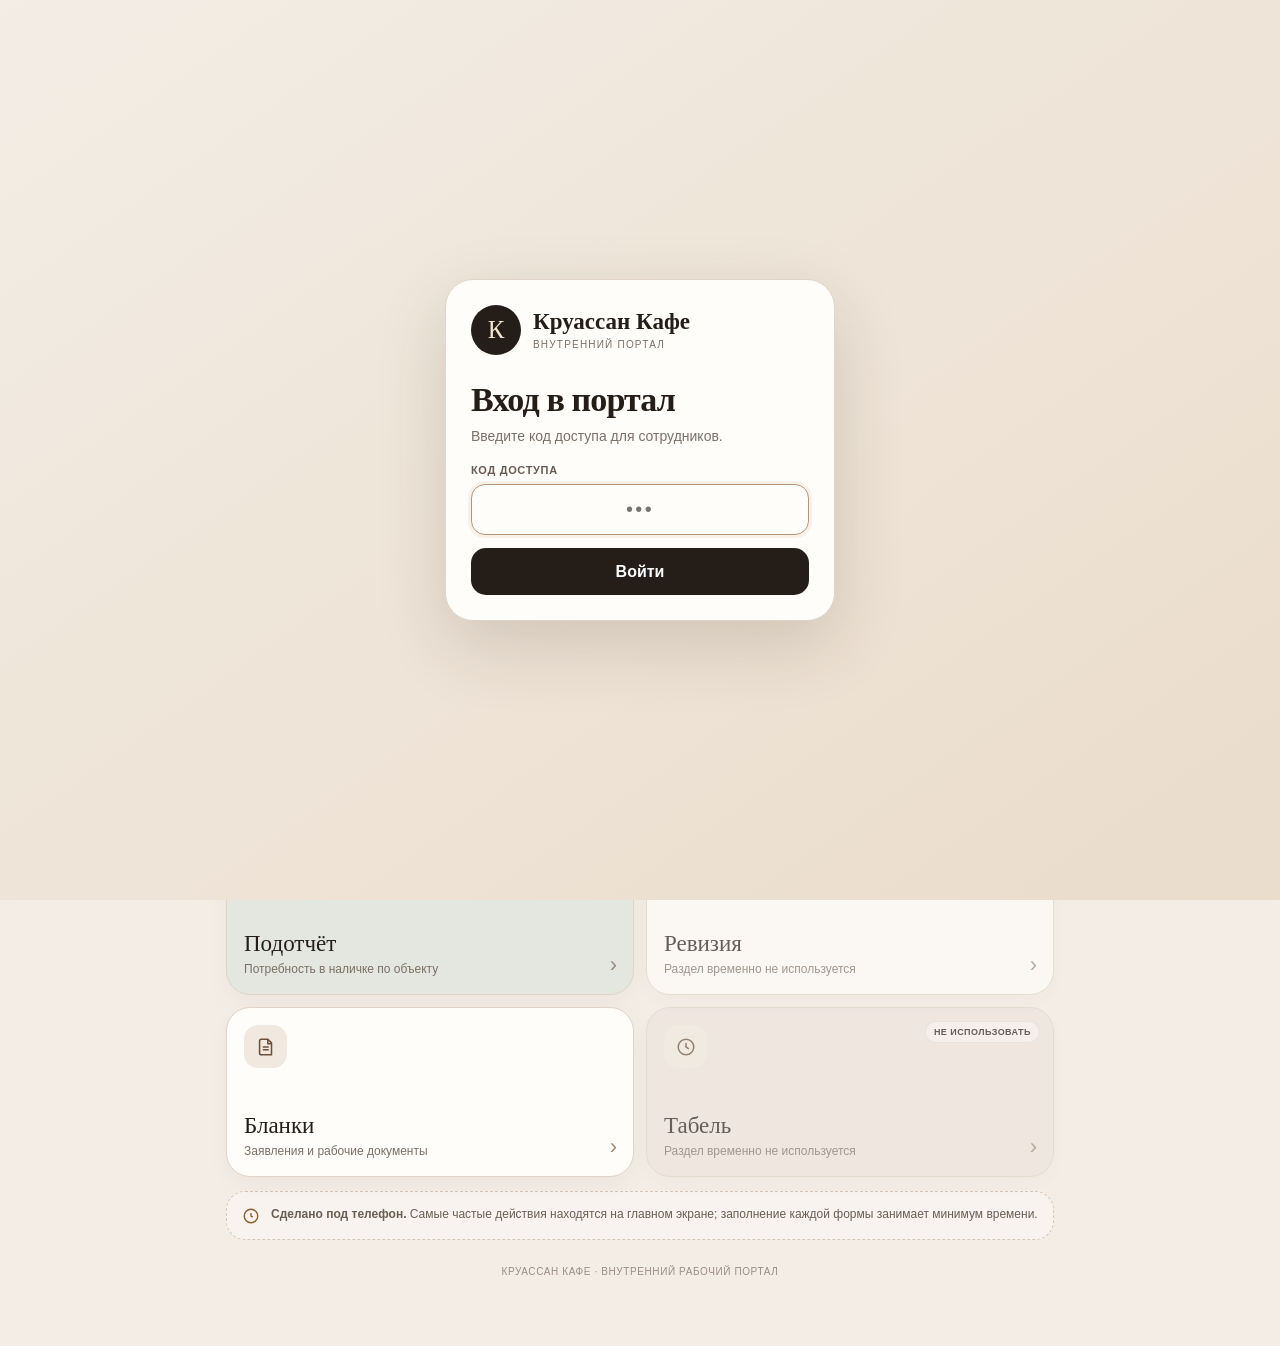
==== training.html @ 192fc847 "Fix training loading in iOS webviews" ====
<!doctype html><html lang="ru"><head><meta charset="utf-8"><meta name="viewport" content="width=device-width,initial-scale=1,viewport-fit=cover"><meta name="theme-color" content="#f5f1eb"><meta name="robots" content="noindex,nofollow"><title>База обучения — Круассан Кафе</title><style>
:root{--bg:#f5f1eb;--card:#fff;--ink:#28231f;--muted:#746e67;--line:#e3dcd4;--accent:#eb6728;--soft:#fff1e6;--shadow:0 10px 28px rgba(44,36,30,.08)}*{box-sizing:border-box}body{margin:0;background:linear-gradient(180deg,#faf7f3,#f1ece5);color:var(--ink);font-family:-apple-system,BlinkMacSystemFont,"Segoe UI",Arial,sans-serif;min-height:100vh}a{text-decoration:none;color:inherit}button,input{font:inherit}.wrap{max-width:1100px;margin:auto;padding:18px 16px 64px}.back{display:inline-flex;padding:11px 14px;background:#fff;border:1px solid var(--line);border-radius:14px;font-weight:800;box-shadow:var(--shadow);margin-bottom:16px}.hero{background:#28231f;color:#fff;border-radius:26px;padding:28px;box-shadow:0 18px 40px rgba(35,30,26,.16)}.hero b{display:block;color:#ffb485;font-size:12px;letter-spacing:.12em;text-transform:uppercase;margin-bottom:8px}.hero h1{margin:0 0 10px;font-size:clamp(30px,5vw,48px);line-height:1.03}.hero p{margin:0;max-width:820px;color:#e8dfd7;font-size:16px;line-height:1.55}.steps{display:flex;gap:8px;flex-wrap:wrap;margin-top:17px}.step{font-size:13px;font-weight:800;background:rgba(255,255,255,.1);padding:8px 10px;border-radius:999px}.loader{margin:18px 0;background:#fff;border:1px solid var(--line);border-radius:16px;padding:16px;box-shadow:var(--shadow)}.loader b{display:block;margin-bottom:5px}.loader span{color:var(--muted);font-size:14px}.search{width:100%;margin:18px 0 12px;border:1px solid var(--line);background:#fff;border-radius:16px;padding:15px 16px;outline:none;box-shadow:var(--shadow)}.tabs{display:flex;gap:8px;overflow:auto;padding:0 0 12px;scrollbar-width:none;scroll-snap-type:x proximity;overscroll-behavior-inline:contain}.tabs::-webkit-scrollbar{display:none}.tab{border:1px solid var(--line);background:#fff;color:var(--ink);-webkit-appearance:none;appearance:none;padding:11px 14px;border-radius:999px;font-weight:800;white-space:nowrap;cursor:pointer;scroll-snap-align:center}.tab.active{background:#28231f;color:#fff;border-color:#28231f}.rolehead{display:flex;justify-content:space-between;align-items:flex-end;gap:16px;margin:18px 0}.rolehead h2{margin:0;font-size:28px}.rolehead p{margin:6px 0 0;color:var(--muted)}.btn{border:0;border-radius:13px;padding:12px 14px;font-weight:800;cursor:pointer}.btn.orange{background:var(--accent);color:#fff}.btn.dark{background:#28231f;color:#fff}.section{margin:22px 0}.section h3{margin:0 0 10px;font-size:18px}.grid{display:grid;grid-template-columns:repeat(2,minmax(0,1fr));gap:11px}.card{background:#fff;border:1px solid var(--line);border-radius:17px;padding:15px;box-shadow:var(--shadow);display:flex;gap:12px;align-items:flex-start}.num{width:42px;height:42px;min-width:42px;border-radius:12px;background:var(--soft);display:grid;place-items:center;color:var(--accent);font-weight:900}.ct{min-width:0;flex:1}.title{font-weight:850;line-height:1.3}.meta{display:flex;gap:6px;flex-wrap:wrap;margin-top:7px}.badge{font-size:11px;font-weight:800;color:var(--muted);background:#f6f2ed;padding:5px 7px;border-radius:999px}.actions{display:flex;gap:8px;flex-wrap:wrap;margin-top:10px}.mini{border:1px solid transparent;background:#f3eee8;color:var(--ink);-webkit-appearance:none;appearance:none;border-radius:10px;padding:9px 11px;font-weight:800;font-size:13px;cursor:pointer}.mini.primary{background:#28231f;color:#fff}.mini.download{background:#fff3e8;color:#b94e17;border-color:#f0d3bd}.mini.answer{background:#f3eee8;color:#5e5047;border-color:#dfd5cc}.toc{display:flex;align-items:center;gap:7px;overflow:auto;margin:-2px 0 18px;padding:2px 0 4px;scrollbar-width:none}.toc::-webkit-scrollbar{display:none}.toc-label{font-size:11px;font-weight:900;color:var(--muted);text-transform:uppercase;letter-spacing:.06em;white-space:nowrap}.toc-chip{border:1px solid var(--line);background:#fff;color:var(--ink);-webkit-appearance:none;appearance:none;border-radius:999px;padding:8px 10px;font-size:12px;font-weight:800;white-space:nowrap;cursor:pointer}.test-zone{margin:30px 0 8px;padding-top:4px}.test-intro{background:linear-gradient(135deg,#302924,#211d1a);color:#fff;border-radius:20px;padding:20px;margin-bottom:12px}.test-kicker{display:block;color:#ffb485;text-transform:uppercase;letter-spacing:.1em;font-size:11px;font-weight:900;margin-bottom:6px}.test-intro h3{font-size:25px;margin:0 0 7px}.test-intro p{margin:0;color:#e7ded7;line-height:1.5;font-size:14px}.test-bundle{display:grid;grid-template-columns:1fr 1fr;gap:8px;margin-top:14px}.test-bundle .btn{min-height:46px}.test-grid{display:grid;grid-template-columns:repeat(2,minmax(0,1fr));gap:11px}.test-card{background:#fff;border:1px solid var(--line);border-radius:17px;padding:15px;box-shadow:var(--shadow);display:flex;gap:12px;align-items:flex-start}.test-index{width:42px;height:42px;min-width:42px;border-radius:12px;background:#fff1e6;display:grid;place-items:center;color:var(--accent);font-weight:900}.test-warning{display:inline-flex;margin-top:7px;font-size:10px;font-weight:900;color:#7b6252;background:#f4eee9;padding:5px 7px;border-radius:999px}.test-actions{display:grid;grid-template-columns:1fr 1fr;gap:8px;margin-top:10px}.test-actions .mini{min-height:42px}.empty{display:none;text-align:center;padding:28px;background:#fff;border:1px dashed var(--line);border-radius:16px;color:var(--muted)}.note{margin-top:24px;background:#fff;border:1px solid var(--line);border-radius:16px;padding:16px;color:var(--muted);line-height:1.55}.viewer{position:fixed;inset:0;background:#f6f2ed;z-index:20;display:none;overflow:auto}.viewer.on{display:block}.vbar{position:sticky;top:0;background:rgba(246,242,237,.96);backdrop-filter:blur(10px);border-bottom:1px solid var(--line);padding:10px 14px;display:flex;gap:8px;align-items:center;justify-content:space-between;z-index:2}.vbar .left{display:flex;gap:8px}.paper{max-width:900px;margin:22px auto 70px;background:#fff;border:1px solid var(--line);box-shadow:var(--shadow);padding:34px;border-radius:18px;line-height:1.5}.paper h1,.paper h2,.paper h3{line-height:1.2}.paper table{border-collapse:collapse;width:100%;font-size:14px}.paper td,.paper th{border:1px solid #bbb;padding:7px;vertical-align:top}.paper img.visual{display:block;max-width:100%;height:auto;margin:22px auto 0}.lesson-table-scroll{overflow:auto}.print-root{display:none}.status{font-size:13px;color:var(--muted)}
@media(max-width:720px){.wrap{padding:12px 12px 50px}.back{padding:10px 12px;margin-bottom:12px}.hero{padding:18px 16px;border-radius:21px}.hero h1{font-size:32px;margin-bottom:8px}.hero p{font-size:14px;line-height:1.45}.steps{display:grid;grid-template-columns:repeat(3,minmax(0,1fr));gap:6px;margin-top:13px}.step{font-size:11px;padding:7px 5px;text-align:center}.search{margin:14px 0 10px;padding:12px 14px;font-size:14px}.tabs{margin-right:-12px;padding-right:12px}.tab{padding:10px 13px;font-size:14px}.grid,.test-grid{grid-template-columns:1fr}.rolehead{align-items:flex-start;flex-direction:column;margin:14px 0 12px}.rolehead h2{font-size:30px}.rolehead p{font-size:14px;line-height:1.4}.rolehead .btn{width:100%;min-height:48px}.toc{margin:0 -12px 17px;padding:2px 12px 5px}.card,.test-card{padding:13px}.num,.test-index{width:40px;height:40px;min-width:40px}.title{font-size:16px}.actions .mini{flex:1;min-height:44px}.test-zone{margin-top:26px}.test-intro{padding:17px 15px;border-radius:18px}.test-intro h3{font-size:23px}.test-bundle{grid-template-columns:1fr}.test-actions{grid-template-columns:1fr 1fr}.paper{margin:0;background:#fff;border:0;border-radius:0;padding:20px 15px;box-shadow:none}.vbar{padding:9px}.status{display:none}}
@media print{body{background:#fff!important}.wrap,.viewer,.vbar{display:none!important}.print-root{display:block!important}.print-item{page-break-after:always;padding:0;margin:0;color:#000;font-family:Arial,sans-serif;font-size:11pt;line-height:1.4}.print-item:last-child{page-break-after:auto}.print-item h1,.print-item h2,.print-item h3{page-break-after:avoid}.print-item table{border-collapse:collapse;width:100%;font-size:9.5pt}.print-item td,.print-item th{border:1px solid #777;padding:5px;vertical-align:top}.print-item img{max-width:100%;max-height:250mm;width:auto;height:auto;object-fit:contain;display:block;margin:12px auto;break-inside:avoid;page-break-inside:avoid}.print-title{font-size:18pt;margin:0 0 14px;border-bottom:2px solid #222;padding-bottom:8px}.lesson-table-scroll{overflow:visible!important}}
</style><link rel="stylesheet" href="training-mobile-polish.css?v=1"></head><body><script>try{if(localStorage.getItem('kruassan_site_access_v1')!=='ok')location.replace('index.html')}catch(e){location.replace('index.html')}</script><div class="wrap"><a class="back" href="index.html">← На главную</a><section class="hero"><b>Для менеджеров кафе</b><h1>База обучения сотрудников</h1><p>Выберите должность и проходите материалы сверху вниз. Для каждого доступны быстрый просмотр и готовый PDF для печати.</p><div class="steps"><span class="step">1. Должность</span><span class="step">2. Материал</span><span class="step">3. PDF / печать</span></div></section><div id="loader" class="loader"><b>Загружаю базу обучения…</b><span>При первом открытии это может занять несколько секунд. Следующие открытия будут быстрее.</span></div><div id="app" hidden><input id="search" class="search" type="search" placeholder="Поиск: FIFO, маркировка, РТС…"><div id="tabs" class="tabs"></div><main id="content"></main><div id="empty" class="empty">По вашему запросу ничего не найдено.</div><div class="note"><b>Скачать материал:</b> кнопка «Скачать PDF» открывает готовый файл с исходной вёрсткой и изображениями. «Скачать весь комплект PDF» загружает один общий файл по выбранной должности. Просмотр на странице остаётся для быстрой проверки материала. Для повара внизу раздела добавлены тесты и отдельные ключи ответов для менеджера.</div></div></div><div id="viewer" class="viewer"><div class="vbar"><div class="left"><button class="btn dark" id="close">← Назад</button><button class="btn orange" id="printOne">Печать</button></div><div id="vstatus" class="status"></div></div><article id="paper" class="paper"></article></div><div id="printRoot" class="print-root"></div><script src="training-data-compat.js?v=1"></script><script src="training-pdf-map.js"></script><script>
const DATA_VERSION='2026-09-01-v5';
const CACHE_KEY='kruassan_training_'+DATA_VERSION;
const DATA_SHA256='6901ac6a055dbd765fd236f1c73d1827ef3b47fa7436894198d9dcd40c338de9';
const PARTS=['fix00a.txt','fix00b.txt','part01.txt','part02.txt','fix03a.txt','fix03b.txt','part04.txt','fix05a.txt','fix05b.txt','part06.txt','part07.txt','part08.txt','part09.txt','fix10a.txt','fix10b.txt','part11.txt','fix12a.txt','fix12b.txt','fix13a.txt','fix13b.txt','part14.txt','part15.txt'];

const FRIENDLY={'РТС Повар':'Маршрут стажировки повара (РТС)','РТС Пекаря':'Маршрут стажировки пекаря (РТС)','РТС 4 дня официант':'Маршрут стажировки официанта — 4 дня (РТС)','РТС Бар':'Маршрут стажировки бармена (РТС)','РТС СПЕЦЫ 4 дня':'Маршрут стажировки специалиста по активным продажам — 4 дня (РТС)','ДИ ПОВАР':'Должностная инструкция повара','СТАНДАРТ ВНЕШНЕГО ВИДА ПОВАРА':'Стандарт внешнего вида повара','Стандарт работы повара Внешний вид КК':'Внешний вид повара — стандарт КК','Стандарт работы официанта Упаковка продукции КК (2) (1) (2)':'Упаковка продукции — стандарт работы официанта','18.12.2025 процедура маркировки':'Процедура маркировки (18.12.2025)','ИНВЕНТАРЬ ПЕКАРЯ':'Инвентарь пекаря','ИНСТРУКЦИЯ ПО ОБРАБОТКЕ ЯИЦ С МОЮЩИМ СРЕДСТВОМ':'Обработка яиц с моющим средством','ИНСТРУКЦИЯ ПО САНИТАРНОЙ ОБРАБОТКЕ ОБОРУДОВАНИЯ':'Санитарная обработка оборудования','УБОРКА И САНИТАРНОЕ ОБСЛУЖИВАНИЕ ОБОРУДОВАНИЯ И ИНВЕНТАРЯ':'Уборка и санитарное обслуживание оборудования и инвентаря','РЕГЛАМЕНТ ПО СРОКАМ ХРАНЕНИЯ':'Регламент по срокам хранения','СТАНДАРТ ПРИГОТОВЛЕНИЯ ПОЛУФАБРИКАТОВ':'Стандарт приготовления полуфабрикатов','Цветовая маркировка ножей и досок Финал':'Цветовая маркировка ножей и досок'};
const TAB_LABELS={spec:'Активные продажи',common:'Общее'};
const TESTS=[{title:'Открытие ХЦ и ГЦ',questions:11,test:'1Tp7_CTSVNyL4AKl9Cb7og8hPYb3emAgb',answer:'1rhwmtoO5jD0XZsyTOAXHEVpwJGgc5zXy'},{title:'Приёмка сырья и полуфабрикатов',questions:10,test:'1_kWuthe-0onbiMpauuutKFyFzLi6x95o',answer:'1lvVUnY33Xoq7pi399YiriDqIPnyK7Zhq'},{title:'Метод ротации FIFO',questions:10,test:'1v7qamEqqqjyB7m8uW-04eRhc2Fu1Dpx4',answer:'1Cl6LDz4ocbj3OHVQvDdxNldmUAnzPfvf'},{title:'Правила товарного соседства',questions:10,test:'14SBmMRuqiL7zeggLLOobemwdIKuYS8Sd',answer:'1-M9naUoxD2cdJc-VK1Iswl1y_Bp6Z03p'},{title:'Закрытие ХЦ и ГЦ',questions:11,test:'1claIzfHPb7KNl7uOg4frm9QWoKC75W3N',answer:'1t2l6P5KKj1pHISJCMNLlPJnYziTYKb15'},{title:'Генеральная уборка кухни',questions:10,test:'1BJFtmqwWBKNy6liyHShWmogevQ7O76Ec',answer:'1HFYO8gJ4_gNIi5LKsnTcqTizWom1hiMT'}];
const TEST_BUNDLES={tests:'1BjPNoeKCgysT8EnnjgYPMtxDTLak8Rhg',answers:'1nIh10ax_hFZmZjO20j5qV-trQud6QF28'};
function downloadDrive(id){if(id)window.open(pdfUrl(id),'_blank','noopener')}
function nice(x){return FRIENDLY[x.title]||x.title.replace(/_/g,' ').replace(/\s+/g,' ').trim()}
function kind(x){const t=nice(x).toLowerCase();if(t.includes('маршрут стажировки')||t.includes('ртс'))return 'Маршрут стажировки';if(t.includes('памят'))return 'Памятка';if(t.includes('инструкц'))return 'Инструкция';if(t.includes('стандарт'))return 'Стандарт';if(t.includes('регламент'))return 'Регламент';if(t.includes('правил'))return 'Правила';return x.visual&&!x.html?'Наглядная памятка':'Материал'}
async function inflate(b64){const bin=Uint8Array.from(atob(b64),c=>c.charCodeAt(0));if(!('DecompressionStream'in window))throw new Error('Браузер не поддерживает распаковку базы');const ds=new DecompressionStream('gzip');return await new Response(new Blob([bin]).stream().pipeThrough(ds)).text()}
function applyData(text){const prefix='window.MANAGER_TRAINING=';if(!text.startsWith(prefix))throw new Error('Неверный формат базы');const raw=text.slice(prefix.length).replace(/;\s*$/,'');window.MANAGER_TRAINING=JSON.parse(raw)}
async function sha256(text){const buf=await crypto.subtle.digest('SHA-256',new TextEncoder().encode(text));return [...new Uint8Array(buf)].map(b=>b.toString(16).padStart(2,'0')).join('')}
async function loadTrainingData(){if(window.MANAGER_TRAINING)return 'compat';let b64='';try{b64=localStorage.getItem(CACHE_KEY)||'';if(b64&&b64.length===312372&&(await sha256(b64))===DATA_SHA256){applyData(await inflate(b64));return 'cache'}localStorage.removeItem(CACHE_KEY)}catch(e){try{localStorage.removeItem(CACHE_KEY)}catch(_){}}const rows=await Promise.all(PARTS.map(n=>fetch('training-data/'+n,{cache:'force-cache'}).then(r=>{if(!r.ok)throw new Error('Не удалось загрузить '+n);return r.text()})));b64=rows.join('').replace(/\s+/g,'');if(b64.length!==312372)throw new Error('Неполная база: '+b64.length);if((await sha256(b64))!==DATA_SHA256)throw new Error('Контрольная сумма базы не совпадает');applyData(await inflate(b64));try{localStorage.setItem(CACHE_KEY,b64)}catch(e){}return 'network'}
loadTrainingData().then(source=>{const D=window.MANAGER_TRAINING;if(!D||!Array.isArray(D.lessons)||!Array.isArray(D.programs))throw new Error('Неверный формат базы');const used=new Set(D.programs.flatMap(p=>p.sections.flatMap(s=>s.items)));D.lessons=D.lessons.filter(x=>used.has(x.id));const L=Object.fromEntries(D.lessons.map(x=>[x.id,x]));let active=D.programs[0].id,current=null;const tabs=document.getElementById('tabs'),content=document.getElementById('content'),search=document.getElementById('search'),empty=document.getElementById('empty'),viewer=document.getElementById('viewer'),paper=document.getElementById('paper'),printRoot=document.getElementById('printRoot'),vstatus=document.getElementById('vstatus');document.getElementById('loader').hidden=true;document.getElementById('app').hidden=false;
function lessonHtml(id,forPrint=false){const x=L[id],title=nice(x);return `<${forPrint?'section':'div'} class="${forPrint?'print-item':''}"><h1 class="${forPrint?'print-title':''}">${title}</h1>${x.html||''}${x.visual?`<img class="visual" src="${x.visual}" alt="${title}">`:''}</${forPrint?'section':'div'}>`}
function uniqueRoleIds(p){const a=[];p.sections.forEach(s=>s.items.forEach(id=>{if(L[id]&&!a.includes(id))a.push(id)}));return a}
function drawTabs(){tabs.innerHTML=D.programs.map(p=>`<button class="tab ${p.id===active?'active':''}" data-id="${p.id}">${TAB_LABELS[p.id]||p.title}</button>`).join('');tabs.querySelectorAll('button').forEach(b=>b.onclick=()=>{active=b.dataset.id;search.value='';render()});requestAnimationFrame(()=>tabs.querySelector('.active')?.scrollIntoView({behavior:'smooth',block:'nearest',inline:'center'}))}
function openLesson(id){current=id;paper.innerHTML=lessonHtml(id);vstatus.textContent=nice(L[id]);viewer.classList.add('on');viewer.scrollTop=0;history.pushState({lesson:id},'',location.href.split('#')[0]+'#material')}
function testZone(q){if(active!=='povar')return '';const items=TESTS.filter(t=>!q||t.title.toLowerCase().includes(q));if(!items.length)return '';return `<section class="test-zone"><div class="test-intro"><span class="test-kicker">После прохождения материалов</span><h3>Проверка знаний</h3><p>Распечатайте тест сотруднику после обучения. Ключи ответов предназначены только менеджеру для проверки.</p>${!q?`<div class="test-bundle"><button class="btn orange" data-test-bundle>Все тесты одним PDF</button><button class="btn" data-answer-bundle style="background:#f3eee8;color:#28231f">Все ответы для менеджера</button></div>`:''}</div><div class="test-grid">${items.map((t,i)=>`<article class="test-card"><div class="test-index">Т${i+1}</div><div class="ct"><div class="title">${t.title}</div><div class="meta"><span class="badge">${t.questions} вопросов</span></div><span class="test-warning">Ответы не выдавать сотруднику</span><div class="test-actions"><button class="mini primary" data-test-pdf="${t.test}">Скачать тест</button><button class="mini answer" data-answer-pdf="${t.answer}">Ответы менеджеру</button></div></div></article>`).join('')}</div></section>`}
function render(){drawTabs();const p=D.programs.find(x=>x.id===active),q=search.value.trim().toLowerCase(),ordered=uniqueRoleIds(p),pos=Object.fromEntries(ordered.map((id,i)=>[id,i+1]));let found=0,sections='',tocItems=[];p.sections.forEach((s,si)=>{const ids=s.items.filter(id=>L[id]&&(!q||(nice(L[id])+' '+(L[id].html||'')).toLowerCase().includes(q)));if(!ids.length)return;found+=ids.length;const sid=`sec-${p.id}-${si}`;tocItems.push([sid,s.title]);sections+=`<section class="section" id="${sid}"><h3>${s.title}</h3><div class="grid">${ids.map(id=>{const x=L[id];return `<article class="card"><div class="num">${String(pos[id]).padStart(2,'0')}</div><div class="ct"><div class="title">${nice(x)}</div><div class="meta"><span class="badge">${kind(x)}</span>${x.visual?'<span class="badge">Есть наглядный лист</span>':''}</div><div class="actions"><button class="mini primary" data-open="${encodeURIComponent(id)}">Открыть</button><button class="mini download" data-download="${encodeURIComponent(id)}">Скачать PDF</button></div></div></article>`}).join('')}</div></section>`});const tests=testZone(q);if(tests)found+=1;const toc=!q&&tocItems.length>3?`<div class="toc"><span class="toc-label">К разделу</span>${tocItems.map(([id,title])=>`<button class="toc-chip" data-jump="${id}">${title}</button>`).join('')}</div>`:'';content.innerHTML=`<div class="rolehead"><div><h2>${p.title}</h2><p>${ordered.length} материалов · проходите сверху вниз по номерам</p></div><button class="btn orange" id="downloadRole">Скачать весь комплект PDF</button></div>${toc}${sections}${tests}`;content.querySelectorAll('[data-open]').forEach(b=>b.onclick=()=>openLesson(decodeURIComponent(b.dataset.open)));content.querySelectorAll('[data-download]').forEach(b=>b.onclick=()=>downloadPdf(decodeURIComponent(b.dataset.download)));content.querySelectorAll('[data-jump]').forEach(b=>b.onclick=()=>document.getElementById(b.dataset.jump)?.scrollIntoView({behavior:'smooth',block:'start'}));content.querySelectorAll('[data-test-pdf]').forEach(b=>b.onclick=()=>downloadDrive(b.dataset.testPdf));content.querySelectorAll('[data-answer-pdf]').forEach(b=>b.onclick=()=>downloadDrive(b.dataset.answerPdf));const tb=content.querySelector('[data-test-bundle]'),ab=content.querySelector('[data-answer-bundle]');if(tb)tb.onclick=()=>downloadDrive(TEST_BUNDLES.tests);if(ab)ab.onclick=()=>downloadDrive(TEST_BUNDLES.answers);document.getElementById('downloadRole').onclick=()=>downloadRolePdf(p.id);empty.style.display=found?'none':'block'}
async function printIds(ids){printRoot.innerHTML=ids.map(id=>lessonHtml(id,true)).join('');const imgs=[...printRoot.querySelectorAll('img')];await Promise.all(imgs.map(img=>img.complete?Promise.resolve():new Promise(resolve=>{img.onload=resolve;img.onerror=resolve})));window.print()}
document.getElementById('close').onclick=()=>{viewer.classList.remove('on');current=null;if(location.hash)history.back()};document.getElementById('printOne').onclick=()=>current&&printIds([current]);window.addEventListener('popstate',()=>{if(viewer.classList.contains('on')){viewer.classList.remove('on');current=null}});search.addEventListener('input',render);render();console.info('Training data:',source,D.lessons.length,'unique materials')}).catch(err=>{const l=document.getElementById('loader');l.innerHTML='<b>Не удалось загрузить базу обучения</b><span>Обновите страницу. Если ошибка повторяется — сообщите администратору сайта.</span>';console.error(err)});
</script><script src="training-mobile-polish.js?v=1"></script></body></html>
---- training-mobile-polish.css ----
/* Final mobile polish for manager training */
@media(max-width:720px){
  .wrap{padding-top:10px}
  .back{font-size:14px;padding:9px 12px;margin-bottom:10px}
  .hero{padding:16px 16px 15px;border-radius:20px}
  .hero b{font-size:10px;margin-bottom:6px}
  .hero h1{font-size:29px;line-height:1.02;margin-bottom:7px}
  .hero p{font-size:13px;line-height:1.38}
  .steps{display:flex;gap:5px;margin-top:11px;flex-wrap:wrap}
  .step{font-size:10.5px;padding:6px 8px;text-align:left}
  .search{margin:12px 0 9px;padding:11px 13px;min-height:45px;border-radius:14px}
  .tabs{gap:7px;margin-right:-12px;padding:0 12px 10px 0;scroll-padding-left:0}
  .tab{padding:9px 12px;font-size:13px;min-height:42px}
  .rolehead{margin:11px 0 12px;gap:10px}
  .rolehead h2{font-size:28px;line-height:1.05}
  .rolehead p{font-size:13px;margin-top:5px}
  .rolehead .btn{min-height:46px;border-radius:12px;font-size:14px}
  .toc{margin:-1px -12px 15px;padding:2px 12px 5px;gap:6px}
  .toc-label{font-size:10px}
  .toc-chip{padding:7px 9px;font-size:11px}
  .section{margin:19px 0}
  .section h3{font-size:20px;margin-bottom:9px}
  .card{border-radius:16px;padding:12px;gap:10px}
  .num{width:38px;height:38px;min-width:38px;font-size:15px}
  .title{font-size:15.5px;line-height:1.25}
  .badge{font-size:10px;padding:4px 6px}
  .actions{gap:7px;margin-top:9px}
  .actions .mini{min-height:42px;font-size:12.5px;padding:9px 8px}
  .mini.download{background:#fff3e8;color:#a94314;border:1px solid #efc5a7;box-shadow:inset 0 0 0 1px rgba(235,103,40,.04)}
  .note{font-size:12px;padding:13px;margin-top:18px}
}
@media(max-width:380px){
  .hero h1{font-size:27px}
  .hero p{font-size:12.5px}
  .step{font-size:10px;padding:6px 7px}
  .actions{display:grid;grid-template-columns:1fr 1fr}
}
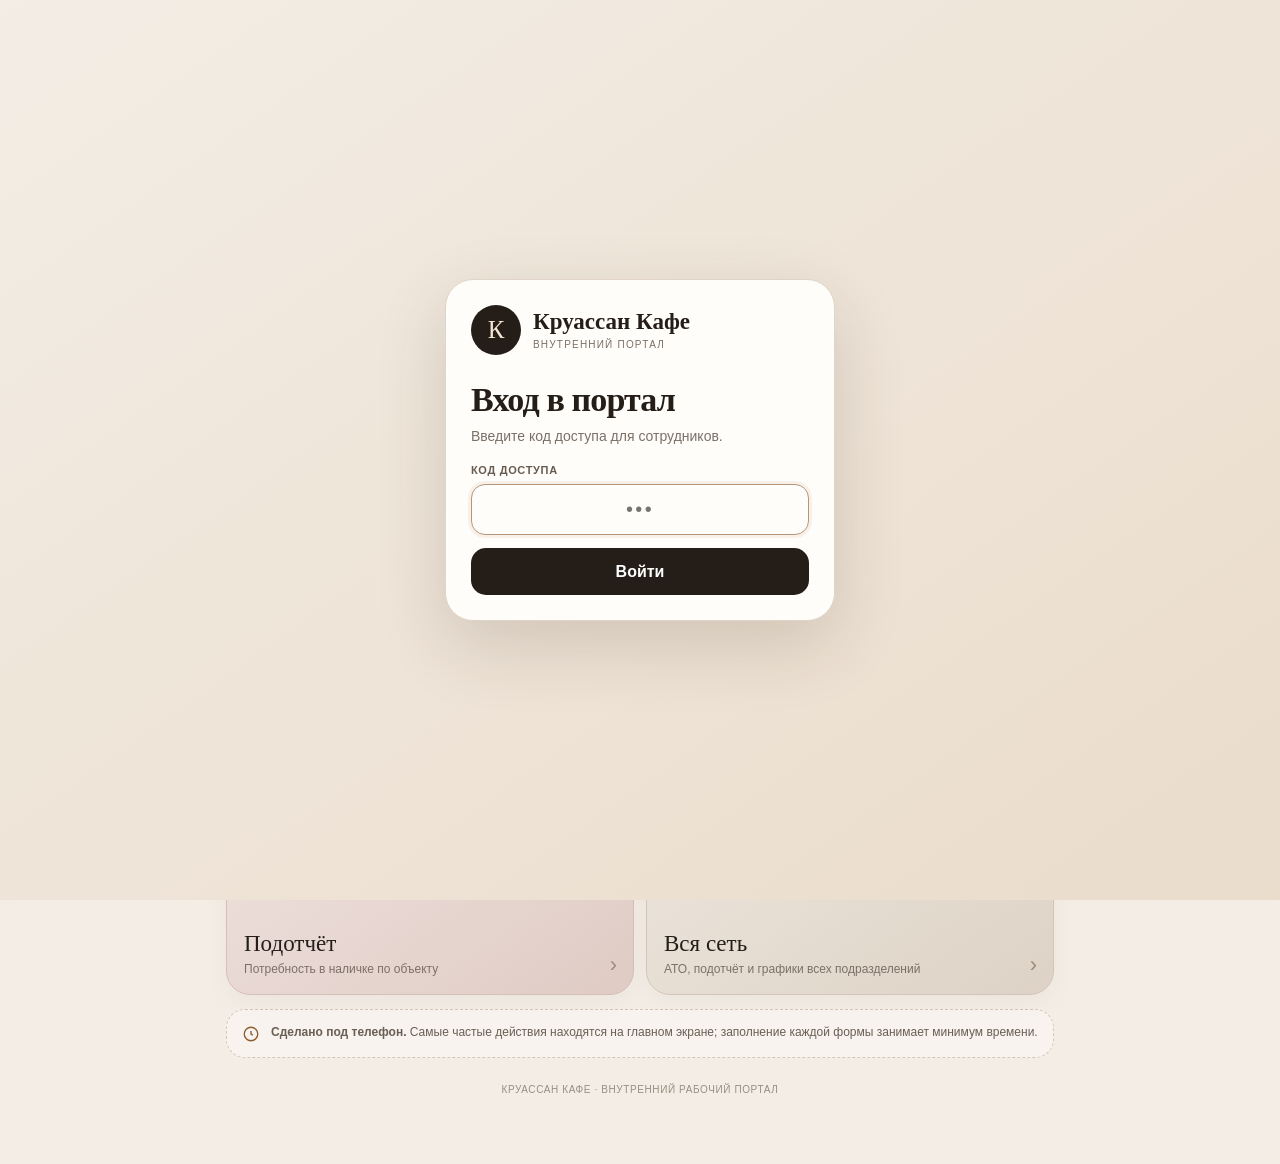
==== commit 9d45726f: "Put common training first" ====
--- a/training.html
+++ b/training.html
@@ -1,31 +1,168 @@
-<!doctype html><html lang="ru"><head><meta charset="utf-8"><meta name="viewport" content="width=device-width,initial-scale=1,viewport-fit=cover"><meta name="theme-color" content="#f5f1eb"><meta name="robots" content="noindex,nofollow"><title>База обучения — Круассан Кафе</title><style>
-:root{--bg:#f5f1eb;--card:#fff;--ink:#28231f;--muted:#746e67;--line:#e3dcd4;--accent:#eb6728;--soft:#fff1e6;--shadow:0 10px 28px rgba(44,36,30,.08)}*{box-sizing:border-box}body{margin:0;background:linear-gradient(180deg,#faf7f3,#f1ece5);color:var(--ink);font-family:-apple-system,BlinkMacSystemFont,"Segoe UI",Arial,sans-serif;min-height:100vh}a{text-decoration:none;color:inherit}button,input{font:inherit}.wrap{max-width:1100px;margin:auto;padding:18px 16px 64px}.back{display:inline-flex;padding:11px 14px;background:#fff;border:1px solid var(--line);border-radius:14px;font-weight:800;box-shadow:var(--shadow);margin-bottom:16px}.hero{background:#28231f;color:#fff;border-radius:26px;padding:28px;box-shadow:0 18px 40px rgba(35,30,26,.16)}.hero b{display:block;color:#ffb485;font-size:12px;letter-spacing:.12em;text-transform:uppercase;margin-bottom:8px}.hero h1{margin:0 0 10px;font-size:clamp(30px,5vw,48px);line-height:1.03}.hero p{margin:0;max-width:820px;color:#e8dfd7;font-size:16px;line-height:1.55}.steps{display:flex;gap:8px;flex-wrap:wrap;margin-top:17px}.step{font-size:13px;font-weight:800;background:rgba(255,255,255,.1);padding:8px 10px;border-radius:999px}.loader{margin:18px 0;background:#fff;border:1px solid var(--line);border-radius:16px;padding:16px;box-shadow:var(--shadow)}.loader b{display:block;margin-bottom:5px}.loader span{color:var(--muted);font-size:14px}.search{width:100%;margin:18px 0 12px;border:1px solid var(--line);background:#fff;border-radius:16px;padding:15px 16px;outline:none;box-shadow:var(--shadow)}.tabs{display:flex;gap:8px;overflow:auto;padding:0 0 12px;scrollbar-width:none;scroll-snap-type:x proximity;overscroll-behavior-inline:contain}.tabs::-webkit-scrollbar{display:none}.tab{border:1px solid var(--line);background:#fff;color:var(--ink);-webkit-appearance:none;appearance:none;padding:11px 14px;border-radius:999px;font-weight:800;white-space:nowrap;cursor:pointer;scroll-snap-align:center}.tab.active{background:#28231f;color:#fff;border-color:#28231f}.rolehead{display:flex;justify-content:space-between;align-items:flex-end;gap:16px;margin:18px 0}.rolehead h2{margin:0;font-size:28px}.rolehead p{margin:6px 0 0;color:var(--muted)}.btn{border:0;border-radius:13px;padding:12px 14px;font-weight:800;cursor:pointer}.btn.orange{background:var(--accent);color:#fff}.btn.dark{background:#28231f;color:#fff}.section{margin:22px 0}.section h3{margin:0 0 10px;font-size:18px}.grid{display:grid;grid-template-columns:repeat(2,minmax(0,1fr));gap:11px}.card{background:#fff;border:1px solid var(--line);border-radius:17px;padding:15px;box-shadow:var(--shadow);display:flex;gap:12px;align-items:flex-start}.num{width:42px;height:42px;min-width:42px;border-radius:12px;background:var(--soft);display:grid;place-items:center;color:var(--accent);font-weight:900}.ct{min-width:0;flex:1}.title{font-weight:850;line-height:1.3}.meta{display:flex;gap:6px;flex-wrap:wrap;margin-top:7px}.badge{font-size:11px;font-weight:800;color:var(--muted);background:#f6f2ed;padding:5px 7px;border-radius:999px}.actions{display:flex;gap:8px;flex-wrap:wrap;margin-top:10px}.mini{border:1px solid transparent;background:#f3eee8;color:var(--ink);-webkit-appearance:none;appearance:none;border-radius:10px;padding:9px 11px;font-weight:800;font-size:13px;cursor:pointer}.mini.primary{background:#28231f;color:#fff}.mini.download{background:#fff3e8;color:#b94e17;border-color:#f0d3bd}.mini.answer{background:#f3eee8;color:#5e5047;border-color:#dfd5cc}.toc{display:flex;align-items:center;gap:7px;overflow:auto;margin:-2px 0 18px;padding:2px 0 4px;scrollbar-width:none}.toc::-webkit-scrollbar{display:none}.toc-label{font-size:11px;font-weight:900;color:var(--muted);text-transform:uppercase;letter-spacing:.06em;white-space:nowrap}.toc-chip{border:1px solid var(--line);background:#fff;color:var(--ink);-webkit-appearance:none;appearance:none;border-radius:999px;padding:8px 10px;font-size:12px;font-weight:800;white-space:nowrap;cursor:pointer}.test-zone{margin:30px 0 8px;padding-top:4px}.test-intro{background:linear-gradient(135deg,#302924,#211d1a);color:#fff;border-radius:20px;padding:20px;margin-bottom:12px}.test-kicker{display:block;color:#ffb485;text-transform:uppercase;letter-spacing:.1em;font-size:11px;font-weight:900;margin-bottom:6px}.test-intro h3{font-size:25px;margin:0 0 7px}.test-intro p{margin:0;color:#e7ded7;line-height:1.5;font-size:14px}.test-bundle{display:grid;grid-template-columns:1fr 1fr;gap:8px;margin-top:14px}.test-bundle .btn{min-height:46px}.test-grid{display:grid;grid-template-columns:repeat(2,minmax(0,1fr));gap:11px}.test-card{background:#fff;border:1px solid var(--line);border-radius:17px;padding:15px;box-shadow:var(--shadow);display:flex;gap:12px;align-items:flex-start}.test-index{width:42px;height:42px;min-width:42px;border-radius:12px;background:#fff1e6;display:grid;place-items:center;color:var(--accent);font-weight:900}.test-warning{display:inline-flex;margin-top:7px;font-size:10px;font-weight:900;color:#7b6252;background:#f4eee9;padding:5px 7px;border-radius:999px}.test-actions{display:grid;grid-template-columns:1fr 1fr;gap:8px;margin-top:10px}.test-actions .mini{min-height:42px}.empty{display:none;text-align:center;padding:28px;background:#fff;border:1px dashed var(--line);border-radius:16px;color:var(--muted)}.note{margin-top:24px;background:#fff;border:1px solid var(--line);border-radius:16px;padding:16px;color:var(--muted);line-height:1.55}.viewer{position:fixed;inset:0;background:#f6f2ed;z-index:20;display:none;overflow:auto}.viewer.on{display:block}.vbar{position:sticky;top:0;background:rgba(246,242,237,.96);backdrop-filter:blur(10px);border-bottom:1px solid var(--line);padding:10px 14px;display:flex;gap:8px;align-items:center;justify-content:space-between;z-index:2}.vbar .left{display:flex;gap:8px}.paper{max-width:900px;margin:22px auto 70px;background:#fff;border:1px solid var(--line);box-shadow:var(--shadow);padding:34px;border-radius:18px;line-height:1.5}.paper h1,.paper h2,.paper h3{line-height:1.2}.paper table{border-collapse:collapse;width:100%;font-size:14px}.paper td,.paper th{border:1px solid #bbb;padding:7px;vertical-align:top}.paper img.visual{display:block;max-width:100%;height:auto;margin:22px auto 0}.lesson-table-scroll{overflow:auto}.print-root{display:none}.status{font-size:13px;color:var(--muted)}
-@media(max-width:720px){.wrap{padding:12px 12px 50px}.back{padding:10px 12px;margin-bottom:12px}.hero{padding:18px 16px;border-radius:21px}.hero h1{font-size:32px;margin-bottom:8px}.hero p{font-size:14px;line-height:1.45}.steps{display:grid;grid-template-columns:repeat(3,minmax(0,1fr));gap:6px;margin-top:13px}.step{font-size:11px;padding:7px 5px;text-align:center}.search{margin:14px 0 10px;padding:12px 14px;font-size:14px}.tabs{margin-right:-12px;padding-right:12px}.tab{padding:10px 13px;font-size:14px}.grid,.test-grid{grid-template-columns:1fr}.rolehead{align-items:flex-start;flex-direction:column;margin:14px 0 12px}.rolehead h2{font-size:30px}.rolehead p{font-size:14px;line-height:1.4}.rolehead .btn{width:100%;min-height:48px}.toc{margin:0 -12px 17px;padding:2px 12px 5px}.card,.test-card{padding:13px}.num,.test-index{width:40px;height:40px;min-width:40px}.title{font-size:16px}.actions .mini{flex:1;min-height:44px}.test-zone{margin-top:26px}.test-intro{padding:17px 15px;border-radius:18px}.test-intro h3{font-size:23px}.test-bundle{grid-template-columns:1fr}.test-actions{grid-template-columns:1fr 1fr}.paper{margin:0;background:#fff;border:0;border-radius:0;padding:20px 15px;box-shadow:none}.vbar{padding:9px}.status{display:none}}
-@media print{body{background:#fff!important}.wrap,.viewer,.vbar{display:none!important}.print-root{display:block!important}.print-item{page-break-after:always;padding:0;margin:0;color:#000;font-family:Arial,sans-serif;font-size:11pt;line-height:1.4}.print-item:last-child{page-break-after:auto}.print-item h1,.print-item h2,.print-item h3{page-break-after:avoid}.print-item table{border-collapse:collapse;width:100%;font-size:9.5pt}.print-item td,.print-item th{border:1px solid #777;padding:5px;vertical-align:top}.print-item img{max-width:100%;max-height:250mm;width:auto;height:auto;object-fit:contain;display:block;margin:12px auto;break-inside:avoid;page-break-inside:avoid}.print-title{font-size:18pt;margin:0 0 14px;border-bottom:2px solid #222;padding-bottom:8px}.lesson-table-scroll{overflow:visible!important}}
-</style><link rel="stylesheet" href="training-mobile-polish.css?v=1"></head><body><script>try{if(localStorage.getItem('kruassan_site_access_v1')!=='ok')location.replace('index.html')}catch(e){location.replace('index.html')}</script><div class="wrap"><a class="back" href="index.html">← На главную</a><section class="hero"><b>Для менеджеров кафе</b><h1>База обучения сотрудников</h1><p>Выберите должность и проходите материалы сверху вниз. Для каждого доступны быстрый просмотр и готовый PDF для печати.</p><div class="steps"><span class="step">1. Должность</span><span class="step">2. Материал</span><span class="step">3. PDF / печать</span></div></section><div id="loader" class="loader"><b>Загружаю базу обучения…</b><span>При первом открытии это может занять несколько секунд. Следующие открытия будут быстрее.</span></div><div id="app" hidden><input id="search" class="search" type="search" placeholder="Поиск: FIFO, маркировка, РТС…"><div id="tabs" class="tabs"></div><main id="content"></main><div id="empty" class="empty">По вашему запросу ничего не найдено.</div><div class="note"><b>Скачать материал:</b> кнопка «Скачать PDF» открывает готовый файл с исходной вёрсткой и изображениями. «Скачать весь комплект PDF» загружает один общий файл по выбранной должности. Просмотр на странице остаётся для быстрой проверки материала. Для повара внизу раздела добавлены тесты и отдельные ключи ответов для менеджера.</div></div></div><div id="viewer" class="viewer"><div class="vbar"><div class="left"><button class="btn dark" id="close">← Назад</button><button class="btn orange" id="printOne">Печать</button></div><div id="vstatus" class="status"></div></div><article id="paper" class="paper"></article></div><div id="printRoot" class="print-root"></div><script src="training-data-compat.js?v=1"></script><script src="training-pdf-map.js"></script><script>
-const DATA_VERSION='2026-09-01-v5';
-const CACHE_KEY='kruassan_training_'+DATA_VERSION;
-const DATA_SHA256='6901ac6a055dbd765fd236f1c73d1827ef3b47fa7436894198d9dcd40c338de9';
-const PARTS=['fix00a.txt','fix00b.txt','part01.txt','part02.txt','fix03a.txt','fix03b.txt','part04.txt','fix05a.txt','fix05b.txt','part06.txt','part07.txt','part08.txt','part09.txt','fix10a.txt','fix10b.txt','part11.txt','fix12a.txt','fix12b.txt','fix13a.txt','fix13b.txt','part14.txt','part15.txt'];
+<!doctype html>
+<html lang="ru">
+<head>
+<meta charset="utf-8">
+<meta name="viewport" content="width=device-width,initial-scale=1,viewport-fit=cover">
+<meta name="theme-color" content="#f5f1eb">
+<meta name="robots" content="noindex,nofollow">
+<title>База обучения — Круассан Кафе</title>
+<style>
+:root{--bg:#f5f1eb;--card:#fff;--ink:#28231f;--muted:#746e67;--line:#e3dcd4;--accent:#eb6728;--soft:#fff1e6;--share:#eaf4ff;--shadow:0 10px 28px rgba(44,36,30,.08)}
+*{box-sizing:border-box}html,body{margin:0;min-height:100%;background:linear-gradient(180deg,#faf7f3,#f1ece5);color:var(--ink);font-family:-apple-system,BlinkMacSystemFont,"Segoe UI",Arial,sans-serif}
+button,input{font:inherit}button{touch-action:manipulation}a{text-decoration:none;color:inherit}.wrap{max-width:1100px;margin:auto;padding:14px 14px 60px}
+.back{display:inline-flex;padding:11px 14px;background:#fff;border:1px solid var(--line);border-radius:14px;font-weight:850;box-shadow:var(--shadow);margin-bottom:14px}
+.hero{background:#28231f;color:#fff;border-radius:24px;padding:22px;box-shadow:0 18px 40px rgba(35,30,26,.15)}
+.kicker{display:block;color:#ffb485;font-size:12px;font-weight:900;letter-spacing:.13em;text-transform:uppercase;margin-bottom:8px}
+.hero h1{margin:0 0 10px;font-size:clamp(32px,6vw,50px);line-height:1.03}.hero p{margin:0;color:#e8dfd7;font-size:16px;line-height:1.5;max-width:820px}
+.steps{display:flex;gap:8px;flex-wrap:wrap;margin-top:15px}.step{font-size:13px;font-weight:850;background:rgba(255,255,255,.1);padding:8px 11px;border-radius:999px}
+.search{width:100%;margin:16px 0 11px;border:1px solid var(--line);background:#fff;border-radius:16px;padding:13px 15px;outline:none;box-shadow:var(--shadow)}
+.tabs{display:flex;gap:8px;overflow:auto;padding:0 0 12px;scrollbar-width:none}.tabs::-webkit-scrollbar{display:none}
+.tab{border:1px solid var(--line);background:#fff;color:var(--ink);padding:10px 14px;border-radius:999px;font-weight:850;white-space:nowrap;cursor:pointer}.tab.active{background:#28231f;color:#fff;border-color:#28231f}
+.rolehead{display:flex;justify-content:space-between;align-items:flex-end;gap:14px;margin:15px 0}.rolehead h2{margin:0;font-size:30px}.rolehead p{margin:5px 0 0;color:var(--muted)}
+.roleactions{display:flex;gap:8px;flex-wrap:wrap}.btn{border:0;border-radius:13px;padding:12px 14px;font-weight:850;cursor:pointer}.btn.orange{background:var(--accent);color:#fff}.btn.dark{background:#28231f;color:#fff}.btn.share{background:var(--share);color:#1261a0}.btn.light{background:#fff;border:1px solid var(--line)}
+.section{margin:20px 0}.section h3{margin:0 0 10px;font-size:20px}
+.grid{display:grid;grid-template-columns:repeat(2,minmax(0,1fr));gap:11px}.card{background:#fff;border:1px solid var(--line);border-radius:17px;padding:14px;box-shadow:var(--shadow);display:flex;gap:12px;align-items:flex-start}
+.num{width:42px;height:42px;min-width:42px;border-radius:12px;background:var(--soft);display:grid;place-items:center;color:var(--accent);font-weight:900}
+.ct{min-width:0;flex:1}.title{font-weight:850;line-height:1.28}.meta{font-size:11px;font-weight:800;color:var(--muted);margin-top:6px}
+.actions{display:grid;grid-template-columns:repeat(3,minmax(0,1fr));gap:7px;margin-top:11px}.mini{border:0;border-radius:10px;padding:10px 7px;font-weight:850;font-size:13px;cursor:pointer}
+.mini.open{background:#28231f;color:#fff}.mini.print{background:#fff1e6;color:#a94414}.mini.share{background:var(--share);color:#1261a0}
+.empty{display:none;text-align:center;padding:24px;background:#fff;border:1px dashed var(--line);border-radius:16px;color:var(--muted)}
+.viewer{position:fixed;inset:0;z-index:50;background:#f5f1eb;display:none;overflow:auto;-webkit-overflow-scrolling:touch}.viewer.on{display:block}
+.vbar{position:sticky;top:0;z-index:3;display:flex;gap:8px;align-items:center;justify-content:space-between;padding:10px 12px;background:rgba(245,241,235,.96);backdrop-filter:blur(12px);border-bottom:1px solid var(--line)}
+.vleft{display:flex;gap:8px;flex-wrap:wrap}.paper{max-width:900px;margin:20px auto 70px;background:#fff;border:1px solid var(--line);border-radius:18px;box-shadow:var(--shadow);padding:30px;line-height:1.5}
+.paper h1,.paper h2,.paper h3{line-height:1.2}.paper table{border-collapse:collapse;width:100%;font-size:14px}.paper td,.paper th{border:1px solid #aaa;padding:7px;vertical-align:top}.paper img.visual{display:block;max-width:100%;height:auto;margin:20px auto 0}.lesson-table-scroll{overflow:auto}.previewload{padding:35px 18px;text-align:center;color:var(--muted);font-weight:750}.status{font-size:13px;color:var(--muted)}
+@media(max-width:720px){.wrap{padding:12px 12px 48px}.hero{padding:18px 16px;border-radius:21px}.hero h1{font-size:34px}.hero p{font-size:14px}.steps{display:grid;grid-template-columns:repeat(3,minmax(0,1fr));gap:6px;margin-top:13px}.step{font-size:11px;padding:7px 5px;text-align:center}.search{margin:13px 0 10px;padding:12px 14px}.tabs{margin-right:-12px;padding-right:12px}.tab{font-size:14px;padding:10px 13px}.rolehead{align-items:flex-start;flex-direction:column;margin:13px 0}.roleactions{width:100%;display:grid;grid-template-columns:1fr 1fr}.roleactions .btn:first-child{grid-column:1/-1}.grid{grid-template-columns:1fr}.card{padding:13px}.actions{grid-template-columns:repeat(3,minmax(0,1fr))}.mini{min-height:44px;font-size:12px}.paper{margin:0;border:0;border-radius:0;box-shadow:none;padding:18px 14px 60px}.status{display:none}}
+@media(max-width:380px){.actions{grid-template-columns:1fr 1fr}.mini.share{grid-column:1/-1}}
+@media print{body{background:#fff}.wrap,.vbar{display:none!important}.viewer{display:block!important;position:static;overflow:visible;background:#fff}.paper{margin:0;max-width:none;border:0;box-shadow:none;border-radius:0;padding:0}.paper img{max-width:100%;height:auto}.lesson-table-scroll{overflow:visible}}
+</style>
+</head>
+<body>
+<script>try{if(localStorage.getItem('kruassan_site_access_v1')!=='ok')location.replace('index.html')}catch(e){location.replace('index.html')}</script>
 
-const FRIENDLY={'РТС Повар':'Маршрут стажировки повара (РТС)','РТС Пекаря':'Маршрут стажировки пекаря (РТС)','РТС 4 дня официант':'Маршрут стажировки официанта — 4 дня (РТС)','РТС Бар':'Маршрут стажировки бармена (РТС)','РТС СПЕЦЫ 4 дня':'Маршрут стажировки специалиста по активным продажам — 4 дня (РТС)','ДИ ПОВАР':'Должностная инструкция повара','СТАНДАРТ ВНЕШНЕГО ВИДА ПОВАРА':'Стандарт внешнего вида повара','Стандарт работы повара Внешний вид КК':'Внешний вид повара — стандарт КК','Стандарт работы официанта Упаковка продукции КК (2) (1) (2)':'Упаковка продукции — стандарт работы официанта','18.12.2025 процедура маркировки':'Процедура маркировки (18.12.2025)','ИНВЕНТАРЬ ПЕКАРЯ':'Инвентарь пекаря','ИНСТРУКЦИЯ ПО ОБРАБОТКЕ ЯИЦ С МОЮЩИМ СРЕДСТВОМ':'Обработка яиц с моющим средством','ИНСТРУКЦИЯ ПО САНИТАРНОЙ ОБРАБОТКЕ ОБОРУДОВАНИЯ':'Санитарная обработка оборудования','УБОРКА И САНИТАРНОЕ ОБСЛУЖИВАНИЕ ОБОРУДОВАНИЯ И ИНВЕНТАРЯ':'Уборка и санитарное обслуживание оборудования и инвентаря','РЕГЛАМЕНТ ПО СРОКАМ ХРАНЕНИЯ':'Регламент по срокам хранения','СТАНДАРТ ПРИГОТОВЛЕНИЯ ПОЛУФАБРИКАТОВ':'Стандарт приготовления полуфабрикатов','Цветовая маркировка ножей и досок Финал':'Цветовая маркировка ножей и досок'};
-const TAB_LABELS={spec:'Активные продажи',common:'Общее'};
-const TESTS=[{title:'Открытие ХЦ и ГЦ',questions:11,test:'1Tp7_CTSVNyL4AKl9Cb7og8hPYb3emAgb',answer:'1rhwmtoO5jD0XZsyTOAXHEVpwJGgc5zXy'},{title:'Приёмка сырья и полуфабрикатов',questions:10,test:'1_kWuthe-0onbiMpauuutKFyFzLi6x95o',answer:'1lvVUnY33Xoq7pi399YiriDqIPnyK7Zhq'},{title:'Метод ротации FIFO',questions:10,test:'1v7qamEqqqjyB7m8uW-04eRhc2Fu1Dpx4',answer:'1Cl6LDz4ocbj3OHVQvDdxNldmUAnzPfvf'},{title:'Правила товарного соседства',questions:10,test:'14SBmMRuqiL7zeggLLOobemwdIKuYS8Sd',answer:'1-M9naUoxD2cdJc-VK1Iswl1y_Bp6Z03p'},{title:'Закрытие ХЦ и ГЦ',questions:11,test:'1claIzfHPb7KNl7uOg4frm9QWoKC75W3N',answer:'1t2l6P5KKj1pHISJCMNLlPJnYziTYKb15'},{title:'Генеральная уборка кухни',questions:10,test:'1BJFtmqwWBKNy6liyHShWmogevQ7O76Ec',answer:'1HFYO8gJ4_gNIi5LKsnTcqTizWom1hiMT'}];
-const TEST_BUNDLES={tests:'1BjPNoeKCgysT8EnnjgYPMtxDTLak8Rhg',answers:'1nIh10ax_hFZmZjO20j5qV-trQud6QF28'};
-function downloadDrive(id){if(id)window.open(pdfUrl(id),'_blank','noopener')}
-function nice(x){return FRIENDLY[x.title]||x.title.replace(/_/g,' ').replace(/\s+/g,' ').trim()}
-function kind(x){const t=nice(x).toLowerCase();if(t.includes('маршрут стажировки')||t.includes('ртс'))return 'Маршрут стажировки';if(t.includes('памят'))return 'Памятка';if(t.includes('инструкц'))return 'Инструкция';if(t.includes('стандарт'))return 'Стандарт';if(t.includes('регламент'))return 'Регламент';if(t.includes('правил'))return 'Правила';return x.visual&&!x.html?'Наглядная памятка':'Материал'}
-async function inflate(b64){const bin=Uint8Array.from(atob(b64),c=>c.charCodeAt(0));if(!('DecompressionStream'in window))throw new Error('Браузер не поддерживает распаковку базы');const ds=new DecompressionStream('gzip');return await new Response(new Blob([bin]).stream().pipeThrough(ds)).text()}
-function applyData(text){const prefix='window.MANAGER_TRAINING=';if(!text.startsWith(prefix))throw new Error('Неверный формат базы');const raw=text.slice(prefix.length).replace(/;\s*$/,'');window.MANAGER_TRAINING=JSON.parse(raw)}
-async function sha256(text){const buf=await crypto.subtle.digest('SHA-256',new TextEncoder().encode(text));return [...new Uint8Array(buf)].map(b=>b.toString(16).padStart(2,'0')).join('')}
-async function loadTrainingData(){if(window.MANAGER_TRAINING)return 'compat';let b64='';try{b64=localStorage.getItem(CACHE_KEY)||'';if(b64&&b64.length===312372&&(await sha256(b64))===DATA_SHA256){applyData(await inflate(b64));return 'cache'}localStorage.removeItem(CACHE_KEY)}catch(e){try{localStorage.removeItem(CACHE_KEY)}catch(_){}}const rows=await Promise.all(PARTS.map(n=>fetch('training-data/'+n,{cache:'force-cache'}).then(r=>{if(!r.ok)throw new Error('Не удалось загрузить '+n);return r.text()})));b64=rows.join('').replace(/\s+/g,'');if(b64.length!==312372)throw new Error('Неполная база: '+b64.length);if((await sha256(b64))!==DATA_SHA256)throw new Error('Контрольная сумма базы не совпадает');applyData(await inflate(b64));try{localStorage.setItem(CACHE_KEY,b64)}catch(e){}return 'network'}
-loadTrainingData().then(source=>{const D=window.MANAGER_TRAINING;if(!D||!Array.isArray(D.lessons)||!Array.isArray(D.programs))throw new Error('Неверный формат базы');const used=new Set(D.programs.flatMap(p=>p.sections.flatMap(s=>s.items)));D.lessons=D.lessons.filter(x=>used.has(x.id));const L=Object.fromEntries(D.lessons.map(x=>[x.id,x]));let active=D.programs[0].id,current=null;const tabs=document.getElementById('tabs'),content=document.getElementById('content'),search=document.getElementById('search'),empty=document.getElementById('empty'),viewer=document.getElementById('viewer'),paper=document.getElementById('paper'),printRoot=document.getElementById('printRoot'),vstatus=document.getElementById('vstatus');document.getElementById('loader').hidden=true;document.getElementById('app').hidden=false;
-function lessonHtml(id,forPrint=false){const x=L[id],title=nice(x);return `<${forPrint?'section':'div'} class="${forPrint?'print-item':''}"><h1 class="${forPrint?'print-title':''}">${title}</h1>${x.html||''}${x.visual?`<img class="visual" src="${x.visual}" alt="${title}">`:''}</${forPrint?'section':'div'}>`}
-function uniqueRoleIds(p){const a=[];p.sections.forEach(s=>s.items.forEach(id=>{if(L[id]&&!a.includes(id))a.push(id)}));return a}
-function drawTabs(){tabs.innerHTML=D.programs.map(p=>`<button class="tab ${p.id===active?'active':''}" data-id="${p.id}">${TAB_LABELS[p.id]||p.title}</button>`).join('');tabs.querySelectorAll('button').forEach(b=>b.onclick=()=>{active=b.dataset.id;search.value='';render()});requestAnimationFrame(()=>tabs.querySelector('.active')?.scrollIntoView({behavior:'smooth',block:'nearest',inline:'center'}))}
-function openLesson(id){current=id;paper.innerHTML=lessonHtml(id);vstatus.textContent=nice(L[id]);viewer.classList.add('on');viewer.scrollTop=0;history.pushState({lesson:id},'',location.href.split('#')[0]+'#material')}
-function testZone(q){if(active!=='povar')return '';const items=TESTS.filter(t=>!q||t.title.toLowerCase().includes(q));if(!items.length)return '';return `<section class="test-zone"><div class="test-intro"><span class="test-kicker">После прохождения материалов</span><h3>Проверка знаний</h3><p>Распечатайте тест сотруднику после обучения. Ключи ответов предназначены только менеджеру для проверки.</p>${!q?`<div class="test-bundle"><button class="btn orange" data-test-bundle>Все тесты одним PDF</button><button class="btn" data-answer-bundle style="background:#f3eee8;color:#28231f">Все ответы для менеджера</button></div>`:''}</div><div class="test-grid">${items.map((t,i)=>`<article class="test-card"><div class="test-index">Т${i+1}</div><div class="ct"><div class="title">${t.title}</div><div class="meta"><span class="badge">${t.questions} вопросов</span></div><span class="test-warning">Ответы не выдавать сотруднику</span><div class="test-actions"><button class="mini primary" data-test-pdf="${t.test}">Скачать тест</button><button class="mini answer" data-answer-pdf="${t.answer}">Ответы менеджеру</button></div></div></article>`).join('')}</div></section>`}
-function render(){drawTabs();const p=D.programs.find(x=>x.id===active),q=search.value.trim().toLowerCase(),ordered=uniqueRoleIds(p),pos=Object.fromEntries(ordered.map((id,i)=>[id,i+1]));let found=0,sections='',tocItems=[];p.sections.forEach((s,si)=>{const ids=s.items.filter(id=>L[id]&&(!q||(nice(L[id])+' '+(L[id].html||'')).toLowerCase().includes(q)));if(!ids.length)return;found+=ids.length;const sid=`sec-${p.id}-${si}`;tocItems.push([sid,s.title]);sections+=`<section class="section" id="${sid}"><h3>${s.title}</h3><div class="grid">${ids.map(id=>{const x=L[id];return `<article class="card"><div class="num">${String(pos[id]).padStart(2,'0')}</div><div class="ct"><div class="title">${nice(x)}</div><div class="meta"><span class="badge">${kind(x)}</span>${x.visual?'<span class="badge">Есть наглядный лист</span>':''}</div><div class="actions"><button class="mini primary" data-open="${encodeURIComponent(id)}">Открыть</button><button class="mini download" data-download="${encodeURIComponent(id)}">Скачать PDF</button></div></div></article>`}).join('')}</div></section>`});const tests=testZone(q);if(tests)found+=1;const toc=!q&&tocItems.length>3?`<div class="toc"><span class="toc-label">К разделу</span>${tocItems.map(([id,title])=>`<button class="toc-chip" data-jump="${id}">${title}</button>`).join('')}</div>`:'';content.innerHTML=`<div class="rolehead"><div><h2>${p.title}</h2><p>${ordered.length} материалов · проходите сверху вниз по номерам</p></div><button class="btn orange" id="downloadRole">Скачать весь комплект PDF</button></div>${toc}${sections}${tests}`;content.querySelectorAll('[data-open]').forEach(b=>b.onclick=()=>openLesson(decodeURIComponent(b.dataset.open)));content.querySelectorAll('[data-download]').forEach(b=>b.onclick=()=>downloadPdf(decodeURIComponent(b.dataset.download)));content.querySelectorAll('[data-jump]').forEach(b=>b.onclick=()=>document.getElementById(b.dataset.jump)?.scrollIntoView({behavior:'smooth',block:'start'}));content.querySelectorAll('[data-test-pdf]').forEach(b=>b.onclick=()=>downloadDrive(b.dataset.testPdf));content.querySelectorAll('[data-answer-pdf]').forEach(b=>b.onclick=()=>downloadDrive(b.dataset.answerPdf));const tb=content.querySelector('[data-test-bundle]'),ab=content.querySelector('[data-answer-bundle]');if(tb)tb.onclick=()=>downloadDrive(TEST_BUNDLES.tests);if(ab)ab.onclick=()=>downloadDrive(TEST_BUNDLES.answers);document.getElementById('downloadRole').onclick=()=>downloadRolePdf(p.id);empty.style.display=found?'none':'block'}
-async function printIds(ids){printRoot.innerHTML=ids.map(id=>lessonHtml(id,true)).join('');const imgs=[...printRoot.querySelectorAll('img')];await Promise.all(imgs.map(img=>img.complete?Promise.resolve():new Promise(resolve=>{img.onload=resolve;img.onerror=resolve})));window.print()}
-document.getElementById('close').onclick=()=>{viewer.classList.remove('on');current=null;if(location.hash)history.back()};document.getElementById('printOne').onclick=()=>current&&printIds([current]);window.addEventListener('popstate',()=>{if(viewer.classList.contains('on')){viewer.classList.remove('on');current=null}});search.addEventListener('input',render);render();console.info('Training data:',source,D.lessons.length,'unique materials')}).catch(err=>{const l=document.getElementById('loader');l.innerHTML='<b>Не удалось загрузить базу обучения</b><span>Обновите страницу. Если ошибка повторяется — сообщите администратору сайта.</span>';console.error(err)});
-</script><script src="training-mobile-polish.js?v=1"></script></body></html>+<div class="wrap">
+<a class="back" href="index.html">← На главную</a>
+<section class="hero">
+<span class="kicker">Для менеджеров кафе</span>
+<h1>База обучения сотрудников</h1>
+<p>Выберите должность и материал. Методичку можно открыть, сразу отправить на печать или поделиться PDF через любое доступное приложение.</p>
+<div class="steps"><span class="step">1. Должность</span><span class="step">2. Материал</span><span class="step">3. Открыть / печать / поделиться</span></div>
+</section>
+<input id="search" class="search" type="search" placeholder="Поиск по материалам…" autocomplete="off">
+<div id="tabs" class="tabs"></div>
+<main id="content"></main>
+<div id="empty" class="empty">По вашему запросу ничего не найдено.</div>
+</div>
+
+<div id="viewer" class="viewer">
+<div class="vbar">
+<div class="vleft">
+<button class="btn dark" id="close">← Назад</button>
+<button class="btn orange" id="vdownload">Скачать PDF</button>
+<button class="btn share" id="vshare">Поделиться</button>
+</div>
+<div id="vstatus" class="status"></div>
+</div>
+<article id="paper" class="paper"></article>
+</div>
+
+<script src="training-pdf-map.js?v=20260902-5"></script>
+<script>
+(function(){'use strict';
+const PROGRAMS=[
+{id:'common',title:'Общее для всех',sections:[['Командная работа',['Стандарт_Взаимодействие_между_сотрудниками.pdf']],['Гигиена',['Инструкция по мытью рук.docx','Правила мытья рук.docx','Инструкция по санитарной обработке кафе.docx']],['Оборудование и безопасность',['ИНСТРУКЦИЯ ПО САНИТАРНОЙ ОБРАБОТКЕ ОБОРУДОВАНИЯ.docx','УБОРКА И САНИТАРНОЕ ОБСЛУЖИВАНИЕ ОБОРУДОВАНИЯ И ИНВЕНТАРЯ.docx','Цветовая_маркировка_ножей_и_досок_Финал.docx','__safety_visuals__']]]},
+{id:'povar',title:'Повар',sections:[
+['Старт и стандарты',['РТС Повар.docx','ДИ_ПОВАР.docx','СТАНДАРТ ВНЕШНЕГО ВИДА ПОВАРА.docx','Стандарт_работы_повара_Внешний вид КК (1).docx']],
+['Открытие смены',['Обязанности при открытии ГЦ и ХЦ.docx']],
+['Безопасность и санитария',['Стандарт_Взаимодействие_между_сотрудниками.pdf','Инструкция по мытью рук.docx','Правила мытья рук.docx','Инструкция по санитарной обработке кафе.docx','ИНСТРУКЦИЯ ПО САНИТАРНОЙ ОБРАБОТКЕ ОБОРУДОВАНИЯ.docx','УБОРКА И САНИТАРНОЕ ОБСЛУЖИВАНИЕ ОБОРУДОВАНИЯ И ИНВЕНТАРЯ.docx','Цветовая_маркировка_ножей_и_досок_Финал.docx','__safety_visuals__']],
+['Приёмка и сырьё',['Правила и техники приема сырья и полуфабрикатов в кафе.docx','Правилами и техниками приема сырья и полуфабрикатов в кафе.docx','Обработка сырья.docx','Правила обработки сырья.docx','ИНСТРУКЦИЯ ПО ОБРАБОТКЕ ЯИЦ С МОЮЩИМ СРЕДСТВОМ.docx']],
+['Хранение и товарное соседство',['Правила товарного соседства.docx','РЕГЛАМЕНТ ПО СРОКАМ ХРАНЕНИЯ.docx']],
+['FIFO',['Как соблюдать метод ротации FIFO.docx','Правило FIFO.docx','Что же значит правило ротации.docx']],
+['Маркировка и технология',['18.12.2025_процедура маркировки.docx','Маркировка в общественном питании.docx','Что такое ТТК.docx','СТАНДАРТ ПРИГОТОВЛЕНИЯ ПОЛУФАБРИКАТОВ.docx']],
+['Закрытие и генеральная уборка',['Обязанности повара при закрытии ГЦ и ХЦ.docx','Генеральная уборка на кухне.docx']]]},
+{id:'pekar',title:'Пекарь',sections:[
+['Старт',['РТС Пекаря.docx','Стандарт внешнего вида пекаря.docx','ИНВЕНТАРЬ ПЕКАРЯ.docx']],
+['Безопасность и санитария',['Стандарт_Взаимодействие_между_сотрудниками.pdf','Инструкция по мытью рук.docx','Правила мытья рук.docx','Инструкция по санитарной обработке кафе.docx','ИНСТРУКЦИЯ ПО САНИТАРНОЙ ОБРАБОТКЕ ОБОРУДОВАНИЯ.docx','УБОРКА И САНИТАРНОЕ ОБСЛУЖИВАНИЕ ОБОРУДОВАНИЯ И ИНВЕНТАРЯ.docx','Цветовая_маркировка_ножей_и_досок_Финал.docx','__safety_visuals__']],
+['Приёмка и хранение',['Правила и техники приема сырья и полуфабрикатов в кафе.docx','Памятка по контролю сроков годности для пекаря.docx','РЕГЛАМЕНТ ПО СРОКАМ ХРАНЕНИЯ.docx']],
+['FIFO',['Как соблюдать метод ротации FIFO.docx','Правило FIFO.docx','Что же значит правило ротации.docx']],
+['Маркировка',['Процедура маркировки товара пекаря.docx','18.12.2025_процедура маркировки.docx','Маркировка в общественном питании.docx']],
+['Выпечка',['Процесс расстойки и выпечки.docx','Как определять готовность выпечки.docx','Что такое ТТК.docx']],
+['Учёт и контроль',['Как вести учёт и контроль товарных остатков.docx','Как произвести пересчёт и взвешивание полученной полуфабрикатной продукции.docx']],
+['Товарное соседство и уборка',['Правила товарного соседства.docx','Генеральная уборка на кухне.docx']]]},
+{id:'oficiant',title:'Официант',sections:[['Маршрут стажировки',['РТС 4 дня официант.docx']],['Командная работа',['Стандарт_Взаимодействие_между_сотрудниками.pdf']],['Упаковка продукции',['Стандарт_работы_официанта_Упаковка_продукции КК (2) (1) (2).docx']],['Гигиена и безопасность',['Инструкция по мытью рук.docx','Правила мытья рук.docx','__safety_visuals__']]]},
+{id:'bar',title:'Бар',sections:[['Маршрут стажировки',['РТС Бар.docx']],['Взаимодействие',['Стандарт_Взаимодействие_между_сотрудниками.pdf']],['Гигиена и санитария',['Инструкция по мытью рук.docx','Правила мытья рук.docx','Инструкция по санитарной обработке кафе.docx']],['Безопасность',['__safety_visuals__']]]},
+{id:'spec',title:'Специалист по активным продажам',sections:[['Маршрут стажировки',['РТС СПЕЦЫ 4 дня.docx']],['Взаимодействие',['Стандарт_Взаимодействие_между_сотрудниками.pdf']],['Гигиена и безопасность',['Инструкция по мытью рук.docx','Правила мытья рук.docx','__safety_visuals__']]]}
+];
+const FRIENDLY={'РТС Повар.docx':'Маршрут стажировки повара (РТС)','РТС Пекаря.docx':'Маршрут стажировки пекаря (РТС)','РТС 4 дня официант.docx':'Маршрут стажировки официанта — 4 дня (РТС)','РТС Бар.docx':'Маршрут стажировки бармена (РТС)','РТС СПЕЦЫ 4 дня.docx':'Маршрут стажировки специалиста по активным продажам — 4 дня (РТС)','ДИ_ПОВАР.docx':'Должностная инструкция повара','СТАНДАРТ ВНЕШНЕГО ВИДА ПОВАРА.docx':'Стандарт внешнего вида повара','Стандарт_работы_повара_Внешний вид КК (1).docx':'Внешний вид повара — стандарт КК','18.12.2025_процедура маркировки.docx':'Процедура маркировки (18.12.2025)','Стандарт_работы_официанта_Упаковка_продукции КК (2) (1) (2).docx':'Упаковка продукции — стандарт работы официанта','__safety_visuals__':'Наглядная памятка по безопасности'};
+function title(id){return FRIENDLY[id]||id.replace(/\.docx$|\.pdf$/i,'').replaceAll('_',' ')}
+function esc(s){return String(s??'').replace(/[&<>"']/g,c=>({'&':'&amp;','<':'&lt;','>':'&gt;','"':'&quot;',"'":'&#39;'}[c]))}
+function shortRole(t){return t==='Специалист по активным продажам'?'Активные продажи':t}
+const tabs=document.getElementById('tabs'),content=document.getElementById('content'),search=document.getElementById('search'),empty=document.getElementById('empty'),viewer=document.getElementById('viewer'),paper=document.getElementById('paper'),vstatus=document.getElementById('vstatus');
+let current=PROGRAMS[0],currentLesson=null,dataPromise=null,lessonMap=null;
+
+function pdfLink(id){const f=PDF_FILES[id];return f?pdfUrl(f):''}
+function rolePdfLink(id){const f=ROLE_PDFS[id];return f?pdfUrl(f):''}
+
+function loadData(){
+ if(lessonMap)return Promise.resolve(lessonMap);
+ if(dataPromise)return dataPromise;
+ dataPromise=new Promise((resolve,reject)=>{
+   const s=document.createElement('script');
+   s.src='training-data-lite.js?v=20260902-5';s.async=true;
+   const timer=setTimeout(()=>reject(new Error('timeout')),15000);
+   s.onload=()=>{clearTimeout(timer);try{const d=window.MANAGER_TRAINING;if(!d||!Array.isArray(d.lessons))throw new Error('данные не найдены');lessonMap=new Map(d.lessons.map(x=>[x.id,x]));resolve(lessonMap)}catch(e){reject(e)}};
+   s.onerror=()=>{clearTimeout(timer);reject(new Error('файл базы не загрузился'))};
+   document.head.appendChild(s);
+ });
+ return dataPromise;
+}
+function setLesson(id,map){
+ const l=map.get(id);if(!l)throw new Error('материал не найден');
+ paper.innerHTML='<h1>'+esc(title(id))+'</h1>'+(l.html||'<p>Материал доступен в PDF.</p>')+(l.visual?'<img class="visual" loading="eager" src="'+esc(l.visual)+'" alt="Наглядный материал">':'');
+}
+function openLesson(id){
+ currentLesson=id;viewer.classList.add('on');document.body.style.overflow='hidden';vstatus.textContent=title(id);paper.innerHTML='<div class="previewload">Открываю материал…</div>';
+ loadData().then(map=>{setLesson(id,map);viewer.scrollTop=0}).catch(()=>{paper.innerHTML='<h1>'+esc(title(id))+'</h1><p>Предпросмотр не загрузился. PDF доступен независимо от предпросмотра.</p><button class="btn orange" id="fallbackPdf">Открыть PDF</button>';document.getElementById('fallbackPdf').onclick=()=>downloadPdf(id)});
+}
+async function nativeShare(titleText,text,url){
+ if(!url){alert('PDF не найден.');return}
+ if(navigator.share){
+  try{await navigator.share({title:titleText,text,url});return}catch(e){if(e&&e.name==='AbortError')return}
+ }
+ try{await navigator.clipboard.writeText(url);alert('Ссылка на PDF скопирована. Её можно вставить в любое приложение.');return}catch(e){}
+ window.prompt('Скопируйте ссылку и отправьте её в нужное приложение:',url);
+}
+function shareLesson(id){const url=pdfLink(id),nm=title(id);return nativeShare('Круассан Кафе — '+nm,'Материал для обучения: '+nm,url)}
+function shareRole(id){const url=rolePdfLink(id),p=PROGRAMS.find(x=>x.id===id);if(!p)return;return nativeShare('Круассан Кафе — комплект: '+p.title,'Полный комплект материалов для должности «'+p.title+'»',url)}
+document.getElementById('close').onclick=()=>{viewer.classList.remove('on');document.body.style.overflow='';currentLesson=null};
+document.getElementById('vdownload').onclick=()=>{if(currentLesson)downloadPdf(currentLesson)};
+document.getElementById('vshare').onclick=()=>{if(currentLesson)shareLesson(currentLesson)};
+
+function renderTabs(){
+ tabs.innerHTML='';
+ PROGRAMS.forEach(p=>{const b=document.createElement('button');b.className='tab'+(p.id===current.id?' active':'');b.textContent=shortRole(p.title);b.setAttribute('aria-label',p.title);b.onclick=()=>{current=p;search.value='';renderTabs();render();requestAnimationFrame(()=>b.scrollIntoView({behavior:'smooth',block:'nearest',inline:'center'}))};tabs.appendChild(b)});
+}
+function render(){
+ const q=search.value.trim().toLowerCase();content.innerHTML='';let n=0,shown=0;
+ current.sections.forEach(([st,items])=>{
+   const sec=document.createElement('section');sec.className='section';sec.innerHTML='<h3>'+esc(st)+'</h3>';const grid=document.createElement('div');grid.className='grid';
+   items.forEach(id=>{const idx=++n,nm=title(id);if(q&&!nm.toLowerCase().includes(q))return;shown++;
+     const c=document.createElement('article');c.className='card';
+     c.innerHTML='<div class="num">'+String(idx).padStart(2,'0')+'</div><div class="ct"><div class="title">'+esc(nm)+'</div><div class="meta">Материал для обучения</div><div class="actions"><button class="mini open" data-open="'+esc(id)+'">Открыть</button><button class="mini pdf" data-pdf="'+esc(id)+'">Скачать PDF</button><button class="mini share" data-share="'+esc(id)+'">Поделиться</button></div></div>';
+     grid.appendChild(c);
+   });
+   if(grid.children.length){sec.appendChild(grid);content.appendChild(sec)}
+ });
+ const h=document.createElement('div');h.className='rolehead';
+ h.innerHTML='<div><h2>'+esc(current.title)+'</h2><p>'+shown+' материалов'+(q?' найдено':' · проходите сверху вниз')+'</p></div><div class="roleactions"><button class="btn orange" id="rolePdf">Скачать весь комплект PDF</button><button class="btn share" id="roleShare">Поделиться комплектом</button></div>';
+ content.prepend(h);
+ document.getElementById('rolePdf').onclick=()=>downloadRolePdf(current.id);
+ document.getElementById('roleShare').onclick=()=>shareRole(current.id);
+ content.querySelectorAll('[data-open]').forEach(b=>b.onclick=()=>openLesson(b.dataset.open));
+ content.querySelectorAll('[data-pdf]').forEach(b=>b.onclick=()=>downloadPdf(b.dataset.pdf));
+ content.querySelectorAll('[data-share]').forEach(b=>b.onclick=()=>shareLesson(b.dataset.share));
+ empty.style.display=shown?'none':'block';
+}
+search.addEventListener('input',render);renderTabs();render();
+})();
+</script>
+</body></html>
